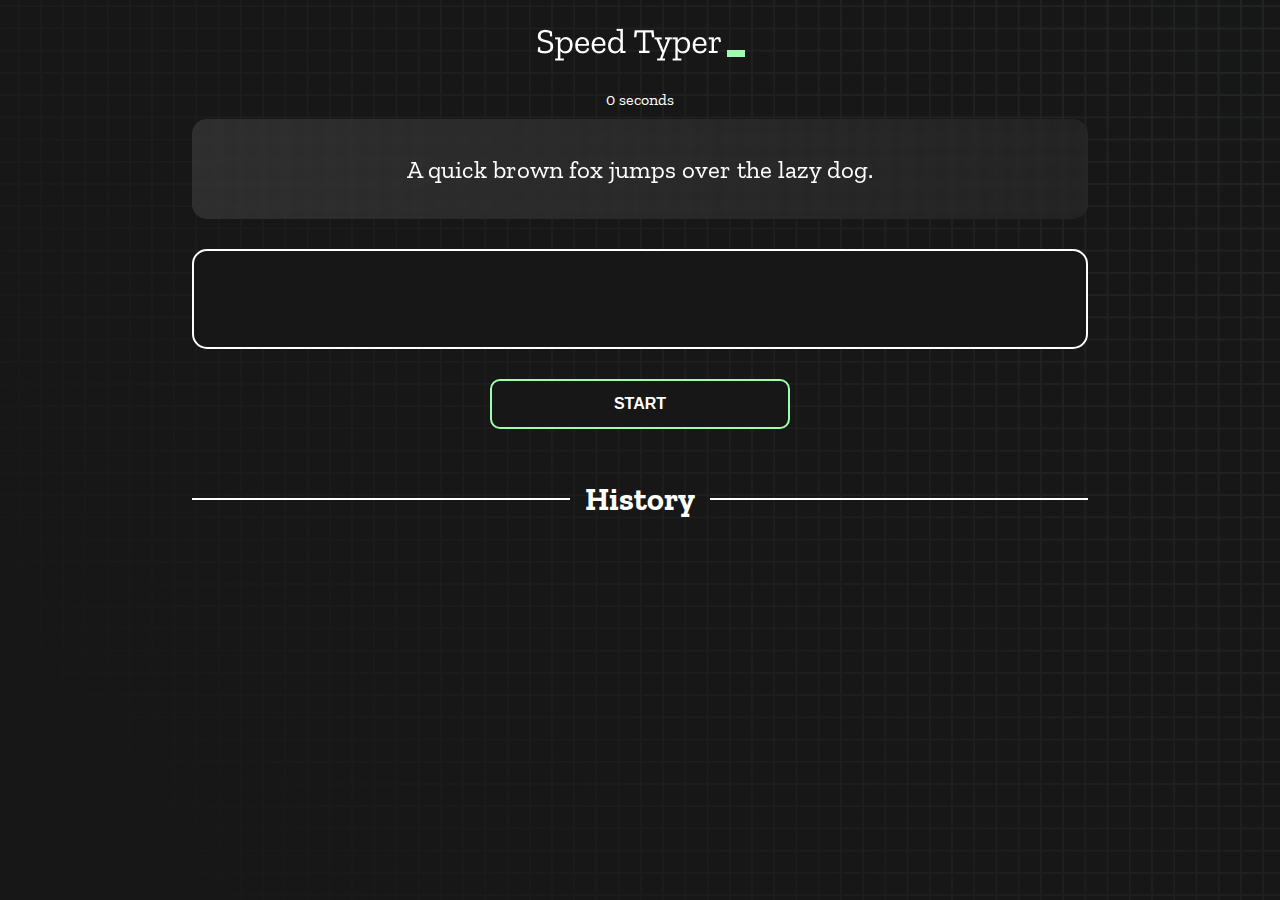
==== index.html @ b5130da2 "Initial commit" ====
<!DOCTYPE html>
<html lang="en">
  <head>
    <meta charset="UTF-8" />
    <meta http-equiv="X-UA-Compatible" content="IE=edge" />
    <meta name="viewport" content="width=device-width, initial-scale=1.0" />
    <title>Speed Monster</title>
    <link rel="stylesheet" href="styles.css" />
    <link rel="preconnect" href="https://fonts.googleapis.com" />
    <link rel="preconnect" href="https://fonts.gstatic.com" crossorigin />
    <link
      href="https://fonts.googleapis.com/css2?family=Zilla+Slab:wght@300;400;500&display=swap"
      rel="stylesheet"
    />
  </head>
  <body>
    <h1 class="title"><img src="./logo.png" /></h1>
    <div id="show-time">0 seconds</div>

    <div class="box-container">
      <div id="question"></div>

      <div id="display" class="inactive"></div>

      <div class="buttons">
        <button id="starts">START</button>
      </div>

      <div class="divider-container">
        <div class="line"></div>
        <h1 class="title2">History</h1>
        <div class="line"></div>
      </div>
      <div id="histories"></div>
    </div>

    <div id="countdown"></div>
    <div id="modal-background" class="hidden"></div>
    <div id="result" class="hidden"></div>

    <script src="./history.js"></script>
    <script src="./script.js"></script>
  </body>
</html>
---- styles.css ----
* {
  padding: 0;
  margin: 0;
  box-sizing: border-box;
}

body {
  background-image: url("./bg.png");
  background-size: cover;
  background-position: left top;
  font-family: "Zilla Slab", serif;
}

.box-container {
  width: 70%;
  margin: 0 auto;
}

#question {
  height: 100px;
  display: flex;
  align-items: center;
  justify-content: center;
  color: white;
  font-size: 25px;
  border-radius: 15px;
  background: rgb(255, 255, 255);
  background: linear-gradient(
    92.49deg,
    rgba(255, 255, 255, 0.1) 0.18%,
    rgba(255, 255, 255, 0.05) 99.85%
  );
  backdrop-filter: blur(5px);
  margin-bottom: 30px;
}

#display {
  height: 100px;
  display: flex;
  flex-wrap: wrap;
  align-items: center;
  padding-left: 5rem;
  color: white;
  font-size: 32px;
  background-color: #171717;
  border: 2px solid #9dffad;
  border-radius: 15px;
}

#countdown {
  position: fixed;
  height: 100vh;
  width: 100vw;
  background-color: rgba(0, 0, 0, 0.8);
  top: 0;
  left: 0;
  display: flex;
  align-items: center;
  justify-content: center;
  font-size: 3rem;
  color: white;
  display: none;
}
#result {
  position: fixed;
  top: 10%; 
  left: 10%;
  transform: translate(-50%, -50%);
  height: 250px;
  width: 400px;
  background-color: #171717;
  border-radius: 15px;
  border: 2px solid #9dffad;
  color: white;
  text-align: center;
  padding: 2rem;
}
#show-time{
  text-align: center;
  color: white;
  margin: 10px 0;
}

.green {
  color: #9dffad;
}
.red {
  color: #eb6565;
}
.bold {
  font-weight: 700;
}
.inactive {
  border: 2px solid white !important;
}
.hidden {
  display: none;
}
.title {
  text-align: center;
  color: white;
  margin: 20px 0;
}

.divider-container {
  height: 80px;
  display: flex;
  justify-content: center;
  align-items: center;
  gap: 15px;
  margin: 0 auto;
}

.line {
  height: 2px;
  background: white;
  width: 100%;
}

.title2 {
  color: white;
  display: block;
}

.buttons {
  display: flex;
  justify-content: center;
  margin: 30px 0;
}
button {
  padding: 10px 20px;
  border: none;
  font-size: 16px;
  font-weight: bold;
  width: 300px;
  height: 50px;
  color: white;
  background-color: #171717;
  border-radius: 10px;
  border: 2px solid #9dffad;
  cursor: pointer;
}

#histories {
  display: flex;
  flex-wrap: wrap;
  justify-content: space-around;
}

.card {
  width: 100%;
  height: 100%;
  padding: 50px;
  display: flex;
  justify-content: space-between;
  align-items: center;
  padding: 20px 30px;
  color: white;
  border-radius: 15px;
  background: rgb(255, 255, 255);
  background: linear-gradient(
    92.49deg,
    rgba(255, 255, 255, 0.1) 0.18%,
    rgba(255, 255, 255, 0.05) 99.85%
  );
  backdrop-filter: blur(5px);
  margin-bottom: 30px;
}

#modal-background {
  background: rgb(255, 255, 255);
  background: linear-gradient(
    92.49deg,
    rgba(255, 255, 255, 0.1) 0.18%,
    rgba(255, 255, 255, 0.05) 99.85%
  );
  backdrop-filter: blur(5px);
  height: 100vh;
  width: 100%;
  position: fixed;
  top: 0;
}

@media only screen and (max-width: 700px) {
  .box-container {
    padding: 0 20px;
    width: 100%;
  }
  .card {
    flex-direction: column;
  }
}
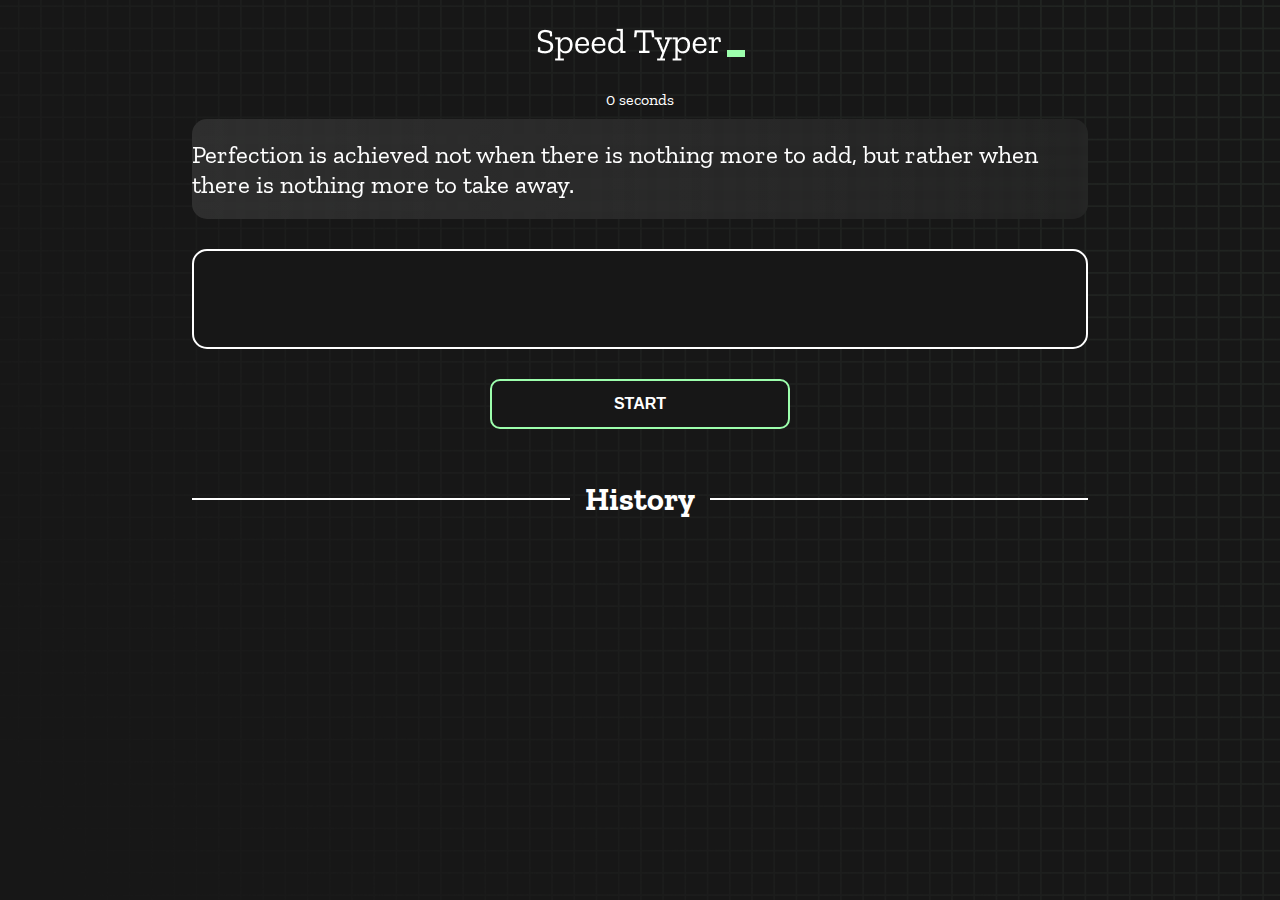
==== commit 4a3b26da: "Modal Center" ====
--- a/index.html
+++ b/index.html
@@ -4,7 +4,7 @@
     <meta charset="UTF-8" />
     <meta http-equiv="X-UA-Compatible" content="IE=edge" />
     <meta name="viewport" content="width=device-width, initial-scale=1.0" />
-    <title>Speed Monster</title>
+    <title>Speed Monster Programming Hero</title>
     <link rel="stylesheet" href="styles.css" />
     <link rel="preconnect" href="https://fonts.googleapis.com" />
     <link rel="preconnect" href="https://fonts.gstatic.com" crossorigin />
@@ -36,7 +36,8 @@
 
     <div id="countdown"></div>
     <div id="modal-background" class="hidden"></div>
-    <div id="result" class="hidden"></div>
+
+    <div style="margin:200px 0px 0px 500px" id="result" class="hidden"></div>
 
     <script src="./history.js"></script>
     <script src="./script.js"></script>
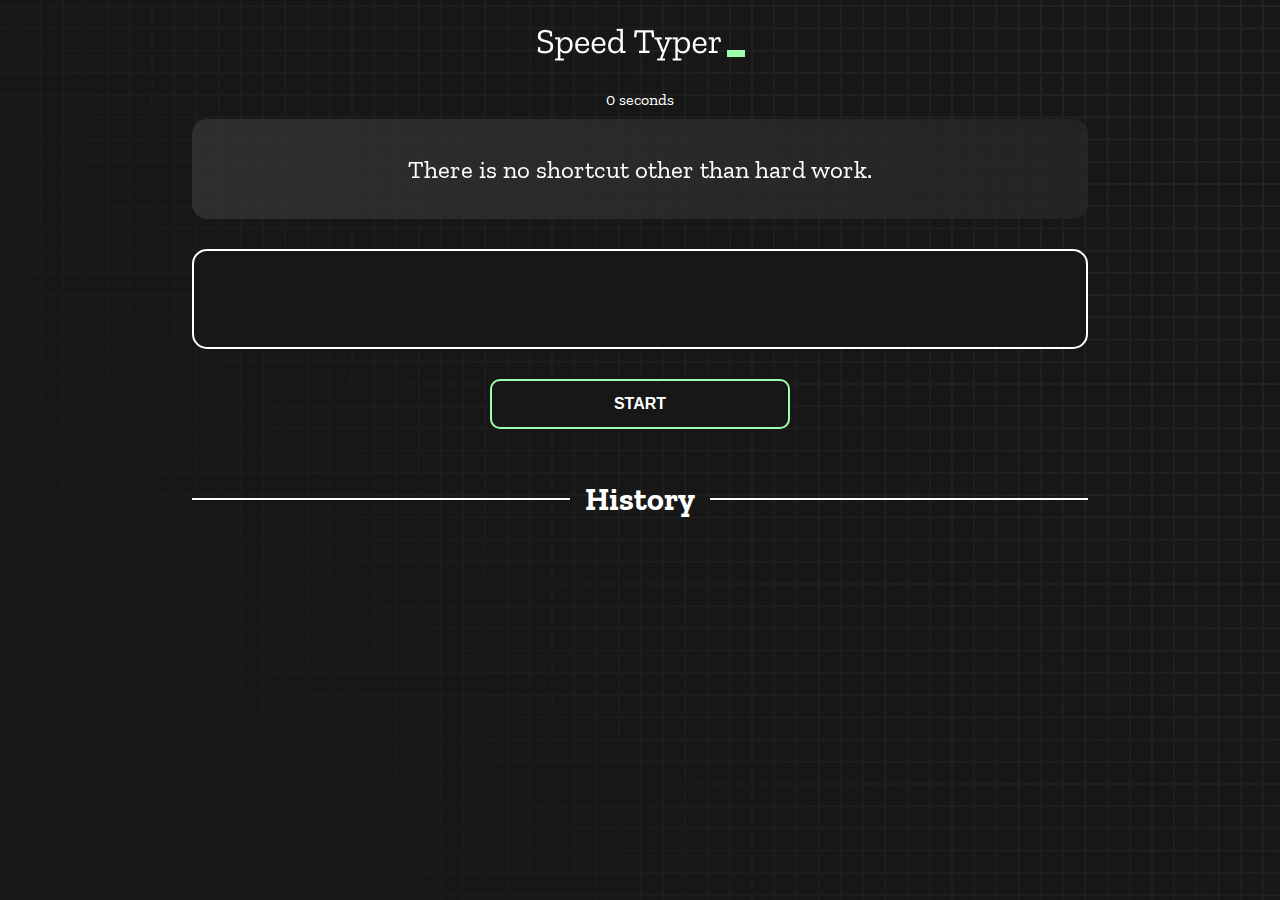
==== commit 5dfd29bf: "Count set properly" ====
--- a/index.html
+++ b/index.html
@@ -8,10 +8,11 @@
     <link rel="stylesheet" href="styles.css" />
     <link rel="preconnect" href="https://fonts.googleapis.com" />
     <link rel="preconnect" href="https://fonts.gstatic.com" crossorigin />
-    <link
-      href="https://fonts.googleapis.com/css2?family=Zilla+Slab:wght@300;400;500&display=swap"
-      rel="stylesheet"
-    />
+    <link href="https://fonts.googleapis.com/css2?family=Zilla+Slab:wght@300;400;500&display=swap" rel="stylesheet"/>
+
+    <!-- Bootstrap CSS -->
+    <!-- <link href="https://cdn.jsdelivr.net/npm/bootstrap@5.0.2/dist/css/bootstrap.min.css" rel="stylesheet" integrity="sha384-EVSTQN3/azprG1Anm3QDgpJLIm9Nao0Yz1ztcQTwFspd3yD65VohhpuuCOmLASjC" crossorigin="anonymous"> -->
+
   </head>
   <body>
     <h1 class="title"><img src="./logo.png" /></h1>
@@ -31,14 +32,20 @@
         <h1 class="title2">History</h1>
         <div class="line"></div>
       </div>
-      <div id="histories"></div>
     </div>
+
+    <div class="container">
+      <div class="row" id="histories">
+      </div>
+    </div>
+
 
     <div id="countdown"></div>
     <div id="modal-background" class="hidden"></div>
 
     <div style="margin:200px 0px 0px 500px" id="result" class="hidden"></div>
 
+    <!-- <script src="https://cdn.jsdelivr.net/npm/bootstrap@5.0.2/dist/js/bootstrap.bundle.min.js" integrity="sha384-MrcW6ZMFYlzcLA8Nl+NtUVF0sA7MsXsP1UyJoMp4YLEuNSfAP+JcXn/tWtIaxVXM" crossorigin="anonymous"></script> -->
     <script src="./history.js"></script>
     <script src="./script.js"></script>
   </body>
--- a/styles.css
+++ b/styles.css
@@ -148,16 +148,16 @@
 }
 
 .card {
-  width: 100%;
-  height: 100%;
-  padding: 50px;
+  /* width: 100%; */
+  /* height: 100%; */
+  /* padding: 50px; */
   display: flex;
-  justify-content: space-between;
+  /* justify-content: space-between; */
   align-items: center;
-  padding: 20px 30px;
+  /* padding: 20px 30px; */
   color: white;
   border-radius: 15px;
-  background: rgb(255, 255, 255);
+  /* background: rgb(255, 255, 255); */
   background: linear-gradient(
     92.49deg,
     rgba(255, 255, 255, 0.1) 0.18%,
@@ -186,7 +186,7 @@
     padding: 0 20px;
     width: 100%;
   }
-  .card {
+  /* .card {
     flex-direction: column;
-  }
+  } */
 }
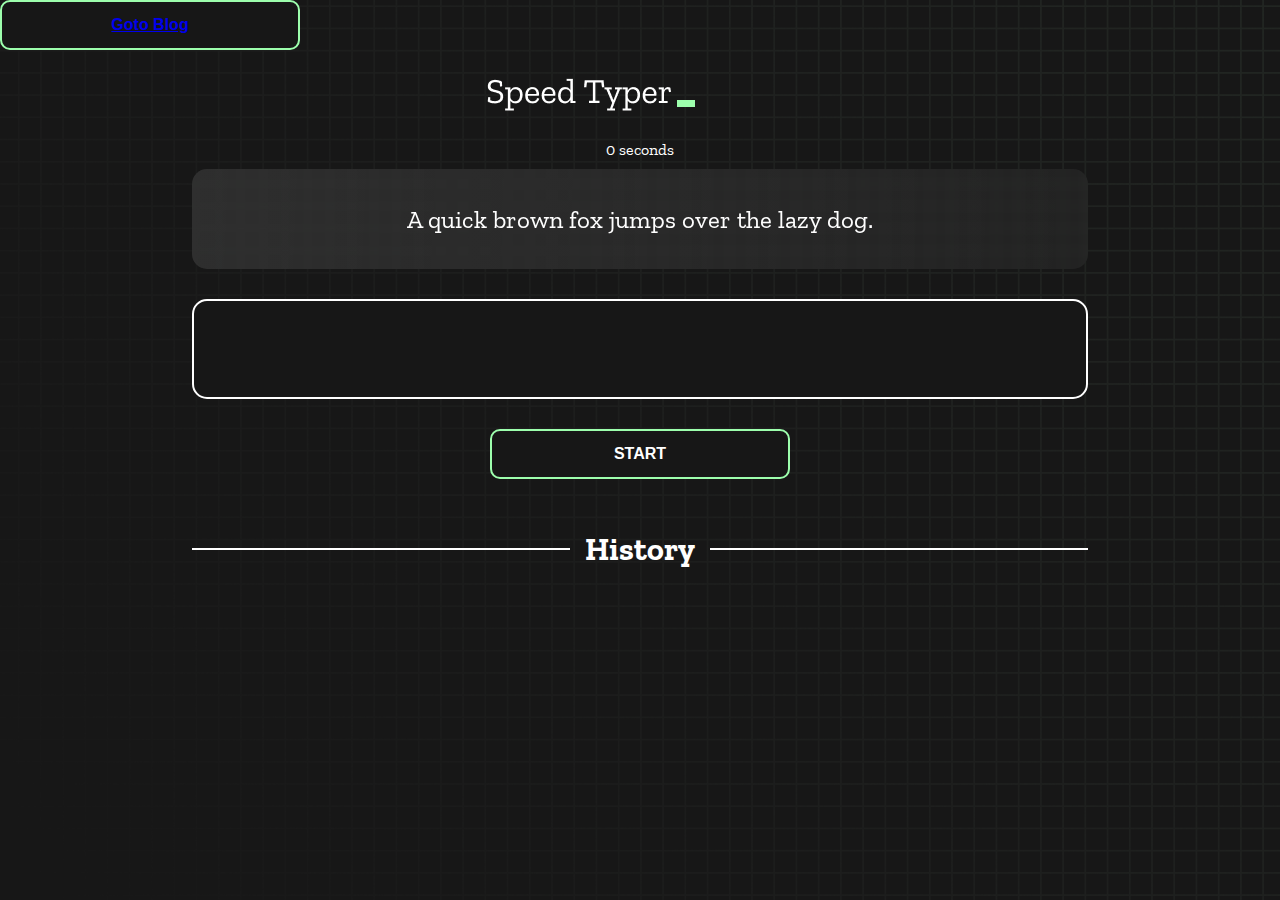
==== commit 083a9ae8: "Row setup 3 column" ====
--- a/index.html
+++ b/index.html
@@ -11,15 +11,24 @@
     <link href="https://fonts.googleapis.com/css2?family=Zilla+Slab:wght@300;400;500&display=swap" rel="stylesheet"/>
 
     <!-- Bootstrap CSS -->
-    <!-- <link href="https://cdn.jsdelivr.net/npm/bootstrap@5.0.2/dist/css/bootstrap.min.css" rel="stylesheet" integrity="sha384-EVSTQN3/azprG1Anm3QDgpJLIm9Nao0Yz1ztcQTwFspd3yD65VohhpuuCOmLASjC" crossorigin="anonymous"> -->
+    <link href="https://cdn.jsdelivr.net/npm/bootstrap@5.0.2/dist/css/bootstrap.min.css" rel="stylesheet" integrity="sha384-EVSTQN3/azprG1Anm3QDgpJLIm9Nao0Yz1ztcQTwFspd3yD65VohhpuuCOmLASjC" crossorigin="anonymous">
 
   </head>
   <body>
-    <h1 class="title"><img src="./logo.png" /></h1>
+    <div class="row">
+        <div class="col-md-2">
+            <button class="p-2 btn btn-success"><a href="blog.html" class="text-light">Goto Blog</a></button>
+        </div>
+        <div class="col-md-10" style="margin-left:-100px">
+          <h1 class="title"><img src="./logo.png" /></h1>
+        </div>
+    </div>
+
+
     <div id="show-time">0 seconds</div>
 
     <div class="box-container">
-      <div id="question"></div>
+      <div id="question" class="p-3"></div>
 
       <div id="display" class="inactive"></div>
 
@@ -34,7 +43,7 @@
       </div>
     </div>
 
-    <div class="container">
+    <div class="container" class="text-center">
       <div class="row" id="histories">
       </div>
     </div>
@@ -45,7 +54,7 @@
 
     <div style="margin:200px 0px 0px 500px" id="result" class="hidden"></div>
 
-    <!-- <script src="https://cdn.jsdelivr.net/npm/bootstrap@5.0.2/dist/js/bootstrap.bundle.min.js" integrity="sha384-MrcW6ZMFYlzcLA8Nl+NtUVF0sA7MsXsP1UyJoMp4YLEuNSfAP+JcXn/tWtIaxVXM" crossorigin="anonymous"></script> -->
+    <script src="https://cdn.jsdelivr.net/npm/bootstrap@5.0.2/dist/js/bootstrap.bundle.min.js" integrity="sha384-MrcW6ZMFYlzcLA8Nl+NtUVF0sA7MsXsP1UyJoMp4YLEuNSfAP+JcXn/tWtIaxVXM" crossorigin="anonymous"></script>
     <script src="./history.js"></script>
     <script src="./script.js"></script>
   </body>
--- a/styles.css
+++ b/styles.css
@@ -151,6 +151,25 @@
   /* width: 100%; */
   /* height: 100%; */
   /* padding: 50px; */
+  /* display: flex; */
+  /* justify-content: space-between; */
+  /* align-items: center; */
+  /* padding: 20px 30px; */
+  /* color: white; */
+  border-radius: 15px;
+  /* background: rgb(255, 255, 255); */
+  background: linear-gradient(
+    92.49deg,
+    rgba(255, 255, 255, 0.1) 0.18%,
+    rgba(255, 255, 255, 0.05) 99.85%
+  );
+  /* backdrop-filter: blur(5px); */
+  margin-bottom: 30px;
+}
+.testcard {
+  /* width: 100%; */
+  /* height: 100%; */
+  /* padding: 50px; */
   display: flex;
   /* justify-content: space-between; */
   align-items: center;
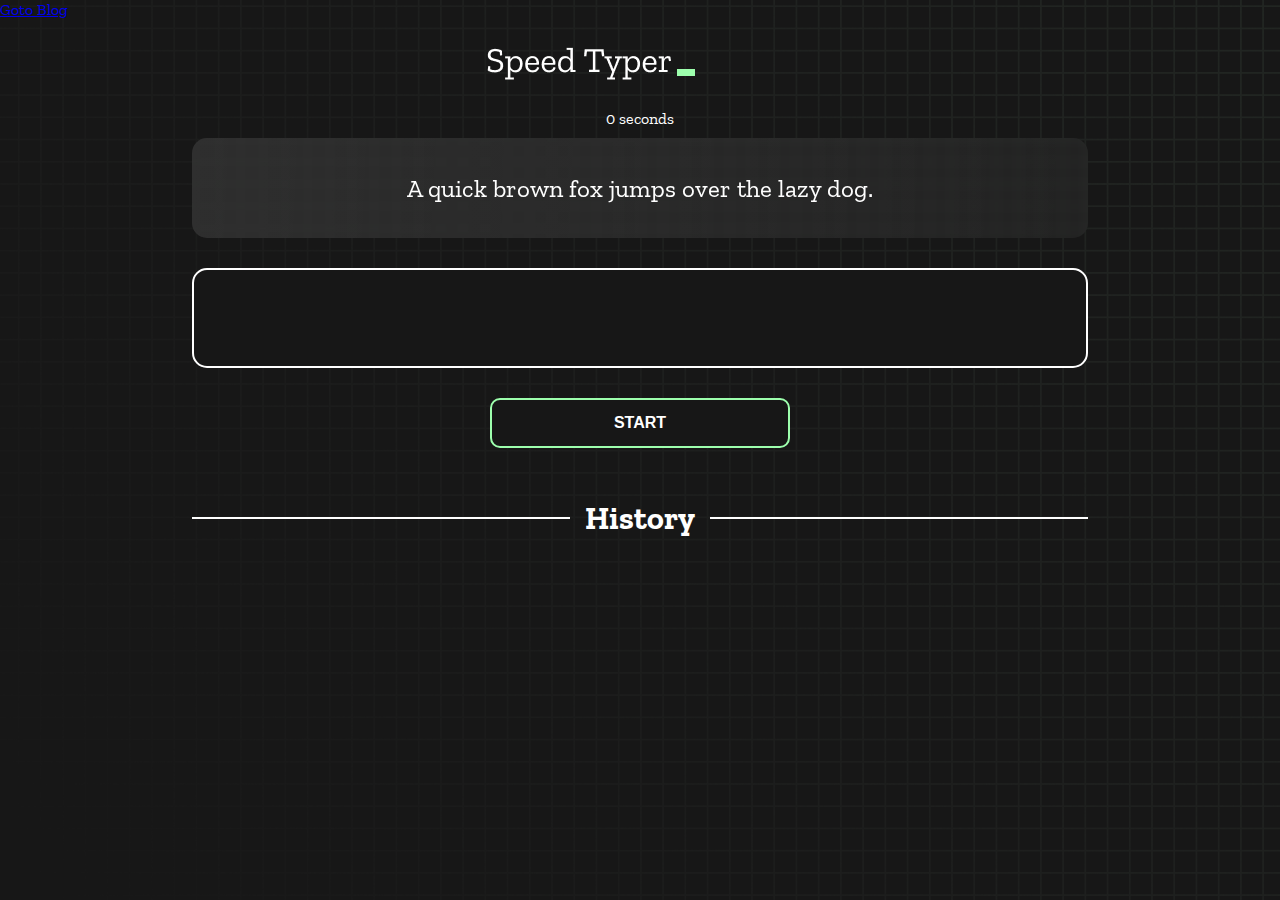
==== commit 35e12df4: "modified anchor tag" ====
--- a/index.html
+++ b/index.html
@@ -17,7 +17,7 @@
   <body>
     <div class="row">
         <div class="col-md-2">
-            <button class="p-2 btn btn-success"><a href="blog.html" class="text-light">Goto Blog</a></button>
+          <a style="margin-top: 20px;" target="_blank" href="blog.html" class="ms-5 p-2 btn btn-success text-light">Goto Blog</a>
         </div>
         <div class="col-md-10" style="margin-left:-100px">
           <h1 class="title"><img src="./logo.png" /></h1>
